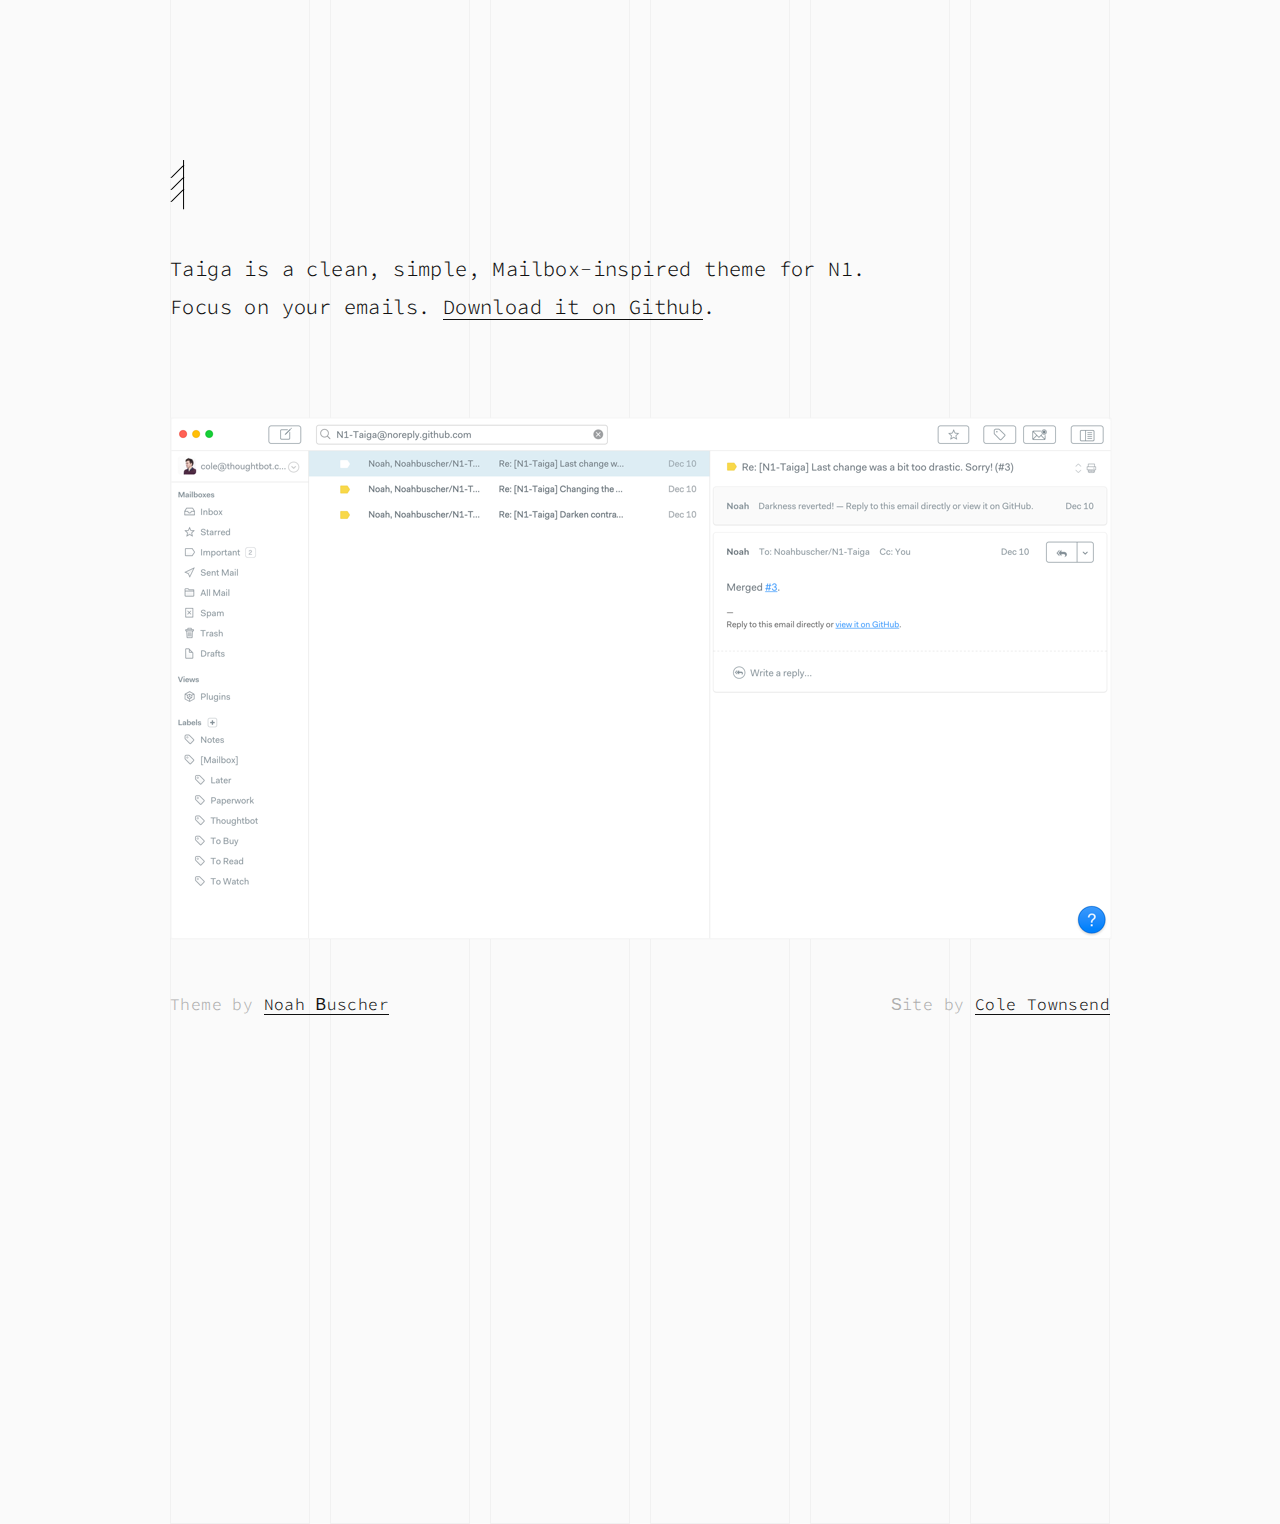
==== index.html @ c445ab46 "Harp build" ====
<!DOCTYPE html><html><head><meta name="description" content="Taiga is a minimal theme for the Nylas N1 mail application made by Noah Buscher."><title>Taiga • Noah Buscher</title><link rel="stylesheet" href="/main.css"><link rel="stylesheet" href="font/font.css"></head><body><section class="container mt"><img srcset="tree.png 1x, tree@2x.png 2x, tree@3x.png 3x" class="tree"><p>Taiga is a clean, simple, Mailbox-inspired theme for N1.</p><p>Focus on your emails. <a href="https://github.com/noahbuscher/N1-Taiga">Download it on Github</a>.</p><img srcset="taiga.png 1x, taiga@2x.png 2x" class="taiga"><img srcset="lines.png 1x, lines@2x.png 2x" class="lines"><footer><div class="flex container"><span class="mr">Theme by <a href="//noahbuscher.com/about">Noah Buscher</a></span><span>Site by <a href="//twnsnd.co">Cole Townsend</a></span></div></footer></section></body></html>
---- main.css ----
body{font-family:"Office Code Pro",-apple-system-headline,-apple-system,"San Francisco Display","San Francisco",".SFNSDisplay-Regular","Roboto","Office Code Pro",Arial,sans-serif;background-color:#fafafa;color:#111;margin:0;font-size:20px;letter-spacing:0.02em;line-height:36px;display:-webkit-box;display:-webkit-flex;display:-ms-flexbox;display:flex;height:100vh;-webkit-justify-content:space-around;-ms-flex-pack:distribute;justify-content:space-around;-webkit-box-orient:vertical;-webkit-box-direction:normal;-webkit-flex-direction:column;-ms-flex-direction:column;flex-direction:column;-webkit-box-align:center;-webkit-align-items:center;-ms-flex-align:center;align-items:center;font-weight:200}footer{display:block;width:100%;font-size:16px;height:200px;margin-top:35px;color:#aeaeae}.container{max-width:940px;-webkit-box-flex:1;-webkit-flex:1;-ms-flex:1;flex:1}.tree{margin-bottom:30px}.taiga{margin-top:90px}.lines{position:absolute;width:940px;left:50%;margin-left:-470px;top:0;z-index:-1;opacity:.9}.flex{display:-webkit-box;display:-webkit-flex;display:-ms-flexbox;display:flex;-webkit-box-align:center;-webkit-align-items:center;-ms-flex-align:center;align-items:center;-webkit-box-pack:justify;-webkit-justify-content:space-between;-ms-flex-pack:justify;justify-content:space-between}.mt{margin-top:160px}.mr{margin-right:20px}a{text-decoration:none;color:#111;-webkit-transition:all 200ms ease;transition:all 200ms ease;border-bottom:1px solid #111}a:hover{color:#59ACE3;border-bottom:1px solid #59ACE3}p{margin-top:0;margin-bottom:2px}
---- font/font.css ----
@font-face {
    font-family: 'Office Code Pro';
    src: url('officecodepro-light.eot');
    src: url('officecodepro-light.eot?#iefix') format('embedded-opentype'),
         url('officecodepro-light.woff') format('woff');
    font-weight: 300;
    font-style: normal;
}
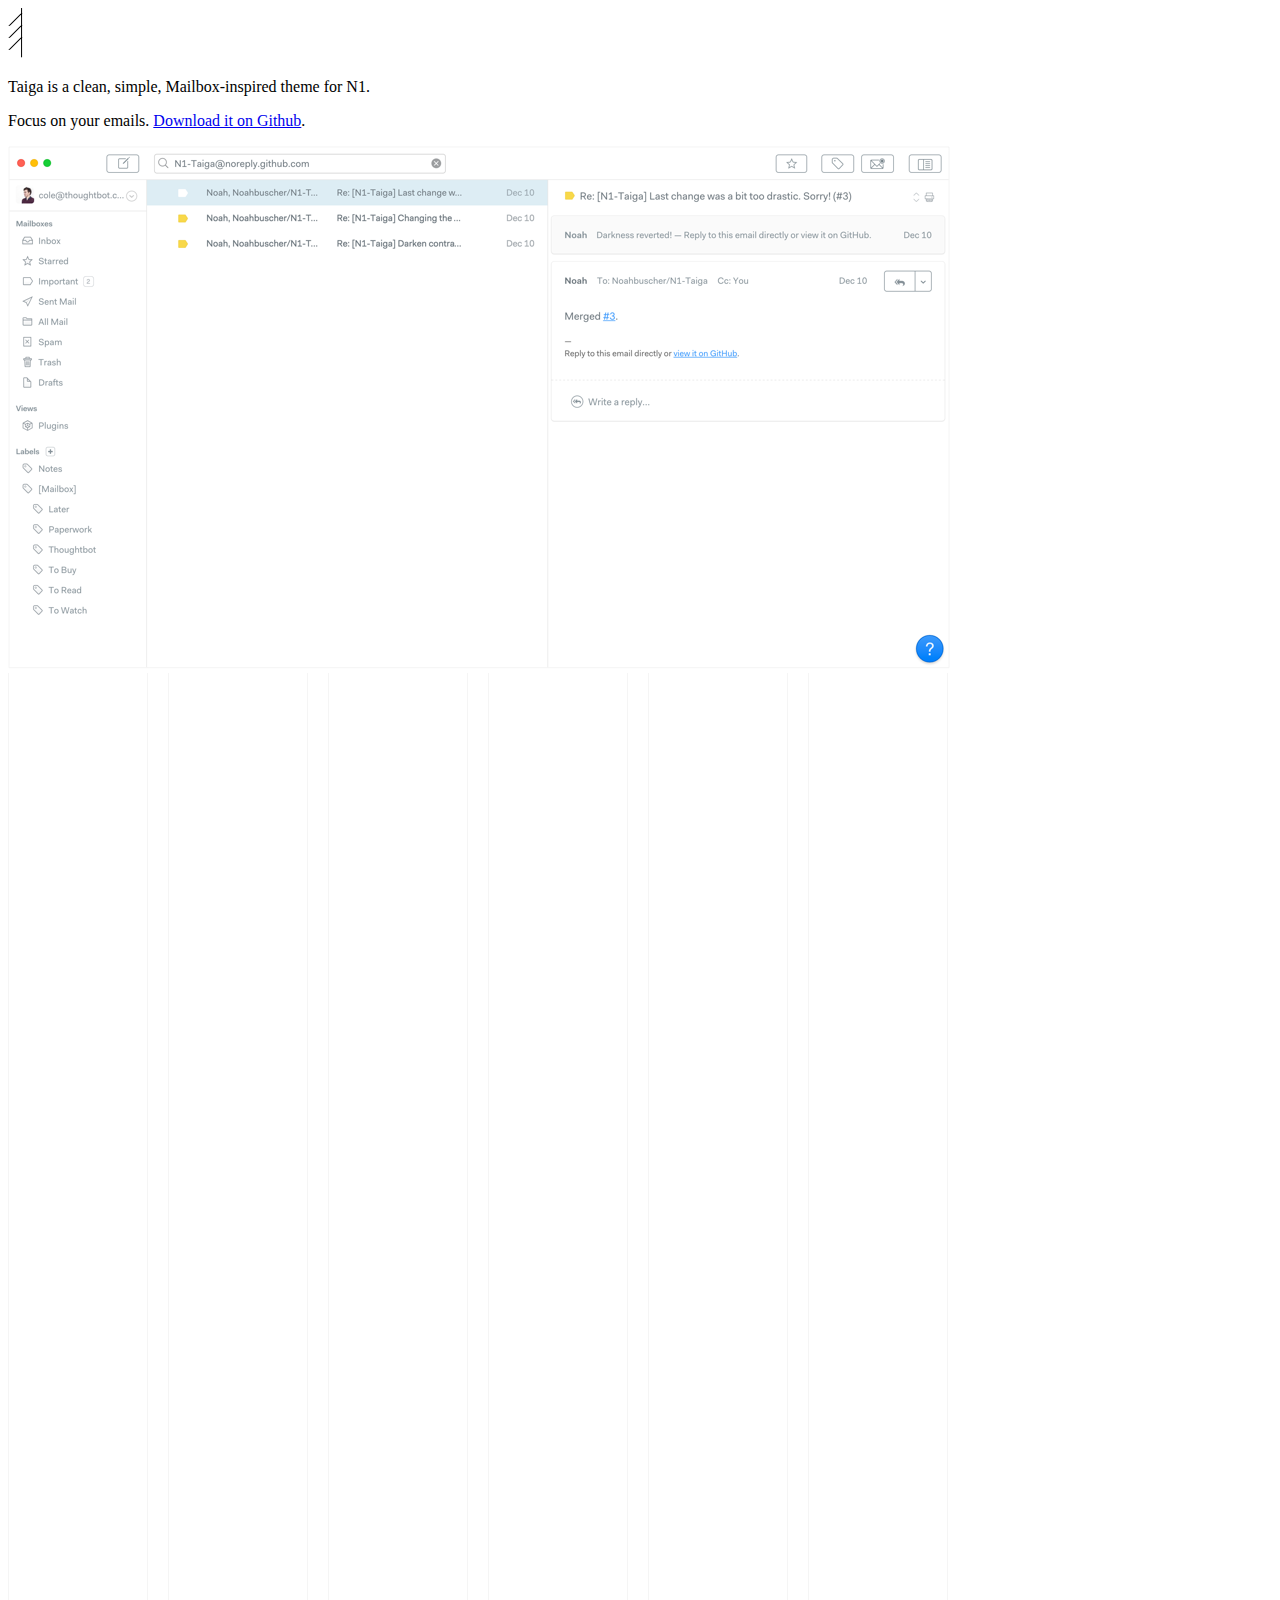
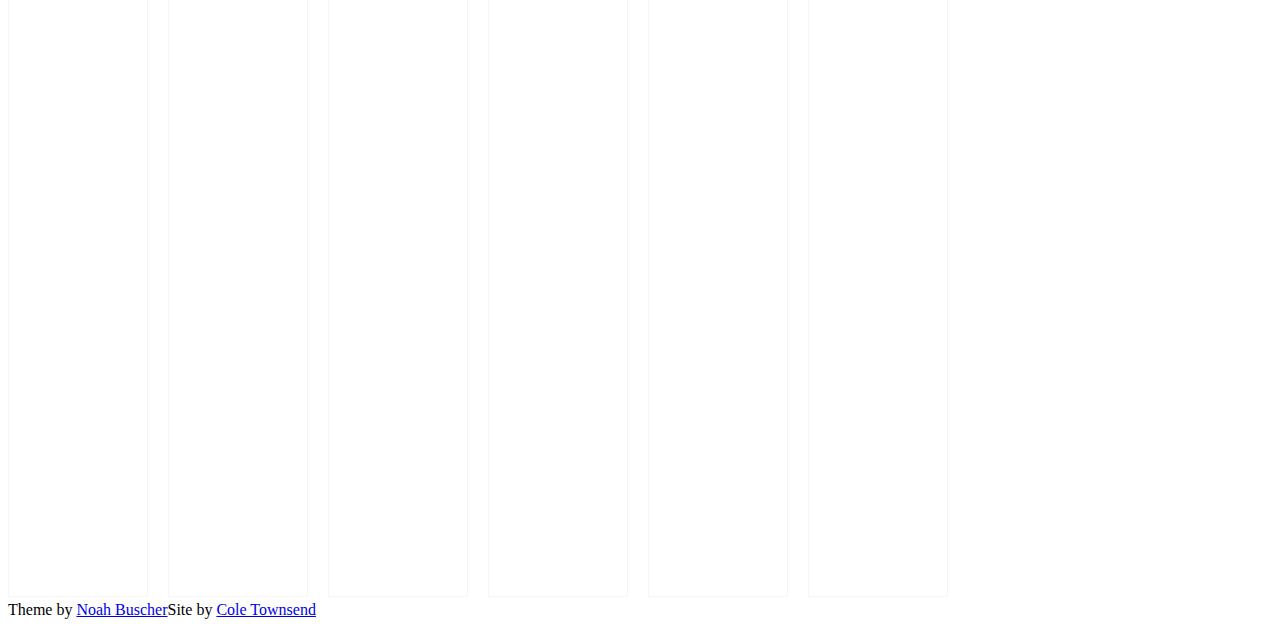
==== commit 664598dd: "fix path again" ====
--- a/index.html
+++ b/index.html
@@ -1 +1 @@
-<!DOCTYPE html><html><head><meta name="description" content="Taiga is a minimal theme for the Nylas N1 mail application made by Noah Buscher."><title>Taiga • Noah Buscher</title><link rel="stylesheet" href="/main.css"><link rel="stylesheet" href="font/font.css"></head><body><section class="container mt"><img srcset="tree.png 1x, tree@2x.png 2x, tree@3x.png 3x" class="tree"><p>Taiga is a clean, simple, Mailbox-inspired theme for N1.</p><p>Focus on your emails. <a href="https://github.com/noahbuscher/N1-Taiga">Download it on Github</a>.</p><img srcset="taiga.png 1x, taiga@2x.png 2x" class="taiga"><img srcset="lines.png 1x, lines@2x.png 2x" class="lines"><footer><div class="flex container"><span class="mr">Theme by <a href="//noahbuscher.com/about">Noah Buscher</a></span><span>Site by <a href="//twnsnd.co">Cole Townsend</a></span></div></footer></section></body></html>+<!DOCTYPE html><html><head><meta name="description" content="Taiga is a minimal theme for the Nylas N1 mail application made by Noah Buscher."><title>Taiga • Noah Buscher</title><link rel="stylesheet" href="taiga-site/main.css"><link rel="stylesheet" href="taiga-site/font/font.css"></head><body><section class="container mt"><img srcset="tree.png 1x, tree@2x.png 2x, tree@3x.png 3x" class="tree"><p>Taiga is a clean, simple, Mailbox-inspired theme for N1.</p><p>Focus on your emails. <a href="https://github.com/noahbuscher/N1-Taiga">Download it on Github</a>.</p><img srcset="taiga.png 1x, taiga@2x.png 2x" class="taiga"><img srcset="lines.png 1x, lines@2x.png 2x" class="lines"><footer><div class="flex container"><span class="mr">Theme by <a href="//noahbuscher.com/about">Noah Buscher</a></span><span>Site by <a href="//twnsnd.co">Cole Townsend</a></span></div></footer></section></body></html>
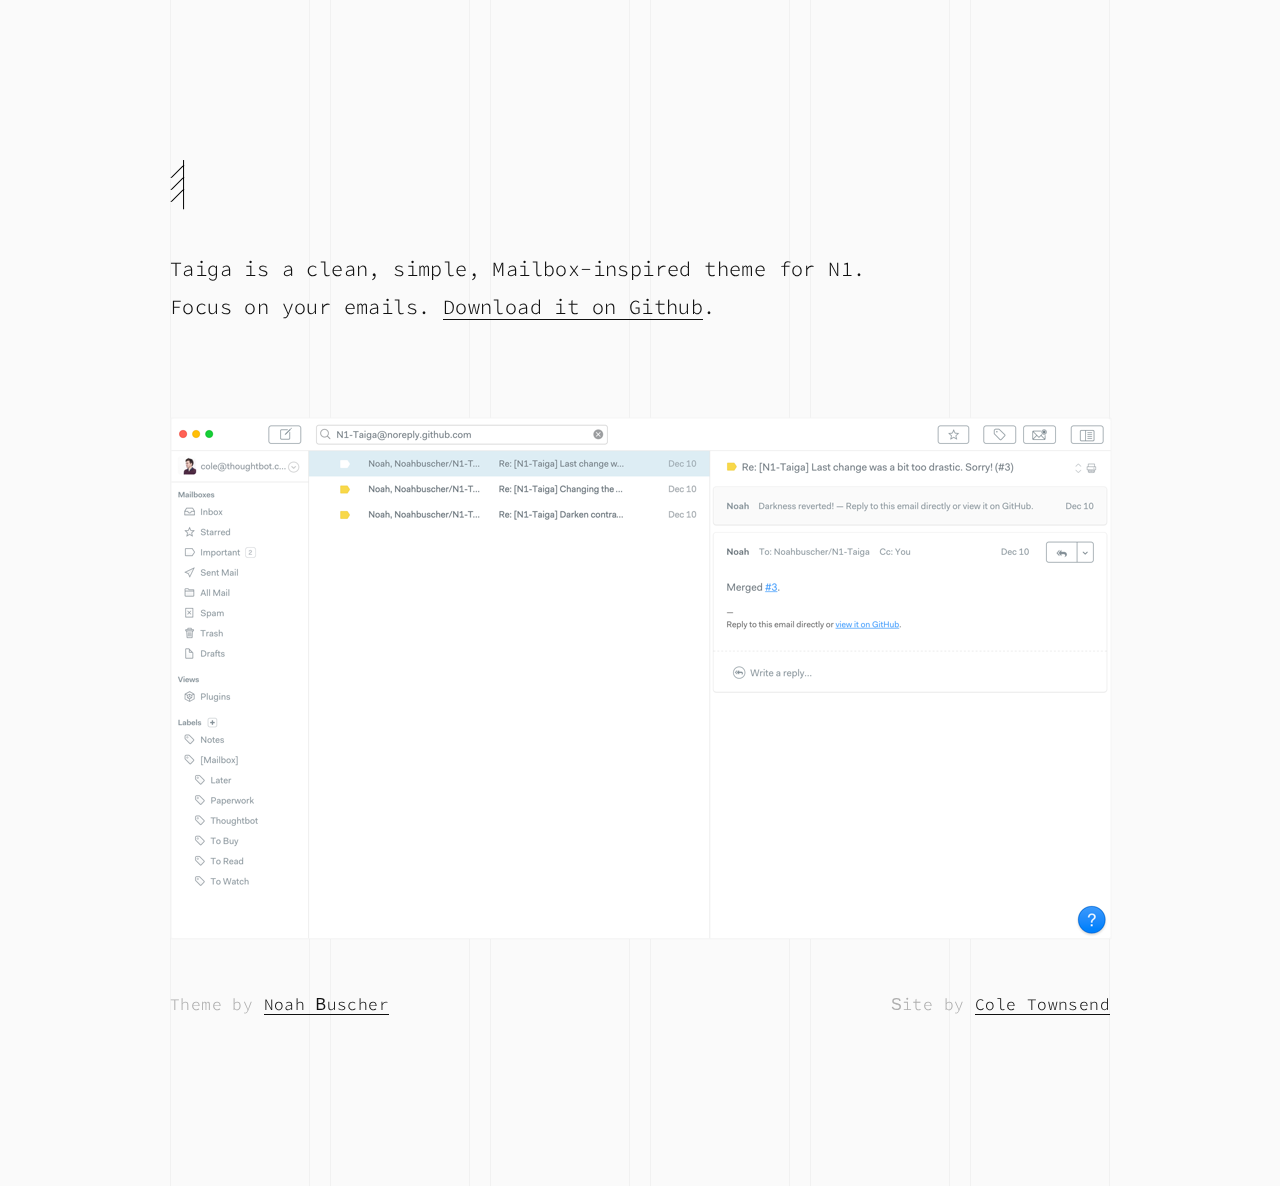
==== commit 8361dcb9: "here we go" ====
--- a/index.html
+++ b/index.html
@@ -1 +1 @@
-<!DOCTYPE html><html><head><meta name="description" content="Taiga is a minimal theme for the Nylas N1 mail application made by Noah Buscher."><title>Taiga • Noah Buscher</title><link rel="stylesheet" href="taiga-site/main.css"><link rel="stylesheet" href="taiga-site/font/font.css"></head><body><section class="container mt"><img srcset="tree.png 1x, tree@2x.png 2x, tree@3x.png 3x" class="tree"><p>Taiga is a clean, simple, Mailbox-inspired theme for N1.</p><p>Focus on your emails. <a href="https://github.com/noahbuscher/N1-Taiga">Download it on Github</a>.</p><img srcset="taiga.png 1x, taiga@2x.png 2x" class="taiga"><img srcset="lines.png 1x, lines@2x.png 2x" class="lines"><footer><div class="flex container"><span class="mr">Theme by <a href="//noahbuscher.com/about">Noah Buscher</a></span><span>Site by <a href="//twnsnd.co">Cole Townsend</a></span></div></footer></section></body></html>
+<!DOCTYPE html><html><head><meta name="description" content="Taiga is a minimal theme for the Nylas N1 mail application made by Noah Buscher."><title>Taiga • Noah Buscher</title><link rel="stylesheet" href="/main.css"><link rel="stylesheet" href="/font/font.css"></head><body><section class="container mt"><img srcset="tree.png 1x, tree@2x.png 2x, tree@3x.png 3x" class="tree"><p>Taiga is a clean, simple, Mailbox-inspired theme for N1.</p><p>Focus on your emails. <a href="https://github.com/noahbuscher/N1-Taiga">Download it on Github</a>.</p><img srcset="taiga.png 1x, taiga@2x.png 2x" class="taiga"><img srcset="lines.png 1x, lines@2x.png 2x" class="lines"><footer><div class="flex container"><span class="mr">Theme by <a href="//noahbuscher.com/about">Noah Buscher</a></span><span>Site by <a href="//twnsnd.co">Cole Townsend</a></span></div></footer></section></body></html>--- a/main.css
+++ b/main.css
@@ -0,0 +1 @@
+body{font-family:"Office Code Pro",-apple-system-headline,-apple-system,"San Francisco Display","San Francisco",".SFNSDisplay-Regular","Roboto","Office Code Pro",Arial,sans-serif;background-color:#fafafa;color:#111;margin:0;font-size:20px;letter-spacing:0.02em;line-height:36px;display:-webkit-box;display:-webkit-flex;display:-ms-flexbox;display:flex;height:100vh;-webkit-justify-content:space-around;-ms-flex-pack:distribute;justify-content:space-around;-webkit-box-orient:vertical;-webkit-box-direction:normal;-webkit-flex-direction:column;-ms-flex-direction:column;flex-direction:column;-webkit-box-align:center;-webkit-align-items:center;-ms-flex-align:center;align-items:center;font-weight:200}footer{display:block;width:100%;font-size:16px;height:200px;margin-top:35px;color:#aeaeae}.container{max-width:940px;-webkit-box-flex:1;-webkit-flex:1;-ms-flex:1;flex:1}.tree{margin-bottom:30px}.taiga{margin-top:90px}.lines{position:fixed;width:940px;left:50%;margin-left:-470px;top:0;z-index:-1;opacity:.9}.flex{display:-webkit-box;display:-webkit-flex;display:-ms-flexbox;display:flex;-webkit-box-align:center;-webkit-align-items:center;-ms-flex-align:center;align-items:center;-webkit-box-pack:justify;-webkit-justify-content:space-between;-ms-flex-pack:justify;justify-content:space-between}.mt{margin-top:160px}.mr{margin-right:20px}a{text-decoration:none;color:#111;-webkit-transition:all 200ms ease;transition:all 200ms ease;border-bottom:1px solid #111}a:hover{color:#59ACE3;border-bottom:1px solid #59ACE3}p{margin-top:0;margin-bottom:2px}--- a/font/font.css
+++ b/font/font.css
@@ -0,0 +1,8 @@
+@font-face {
+    font-family: 'Office Code Pro';
+    src: url('officecodepro-light.eot');
+    src: url('officecodepro-light.eot?#iefix') format('embedded-opentype'),
+         url('officecodepro-light.woff') format('woff');
+    font-weight: 300;
+    font-style: normal;
+}
